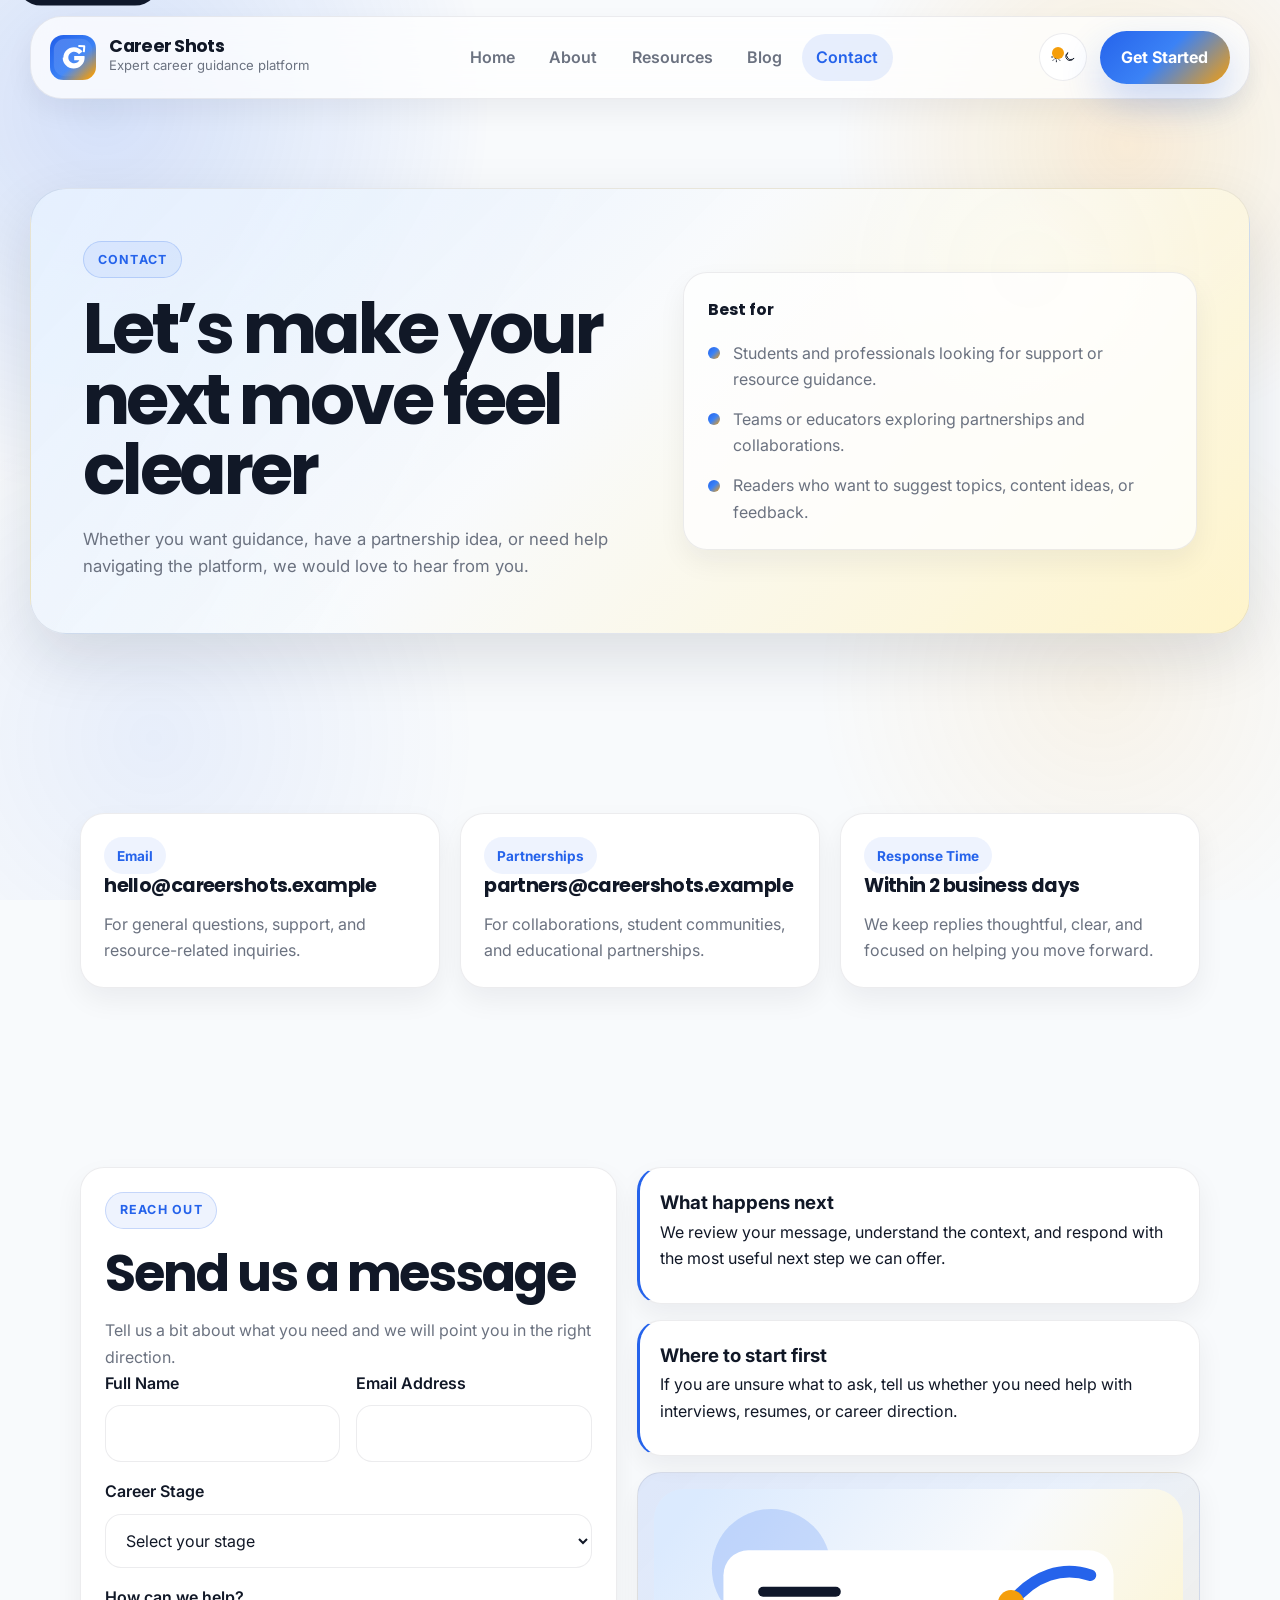
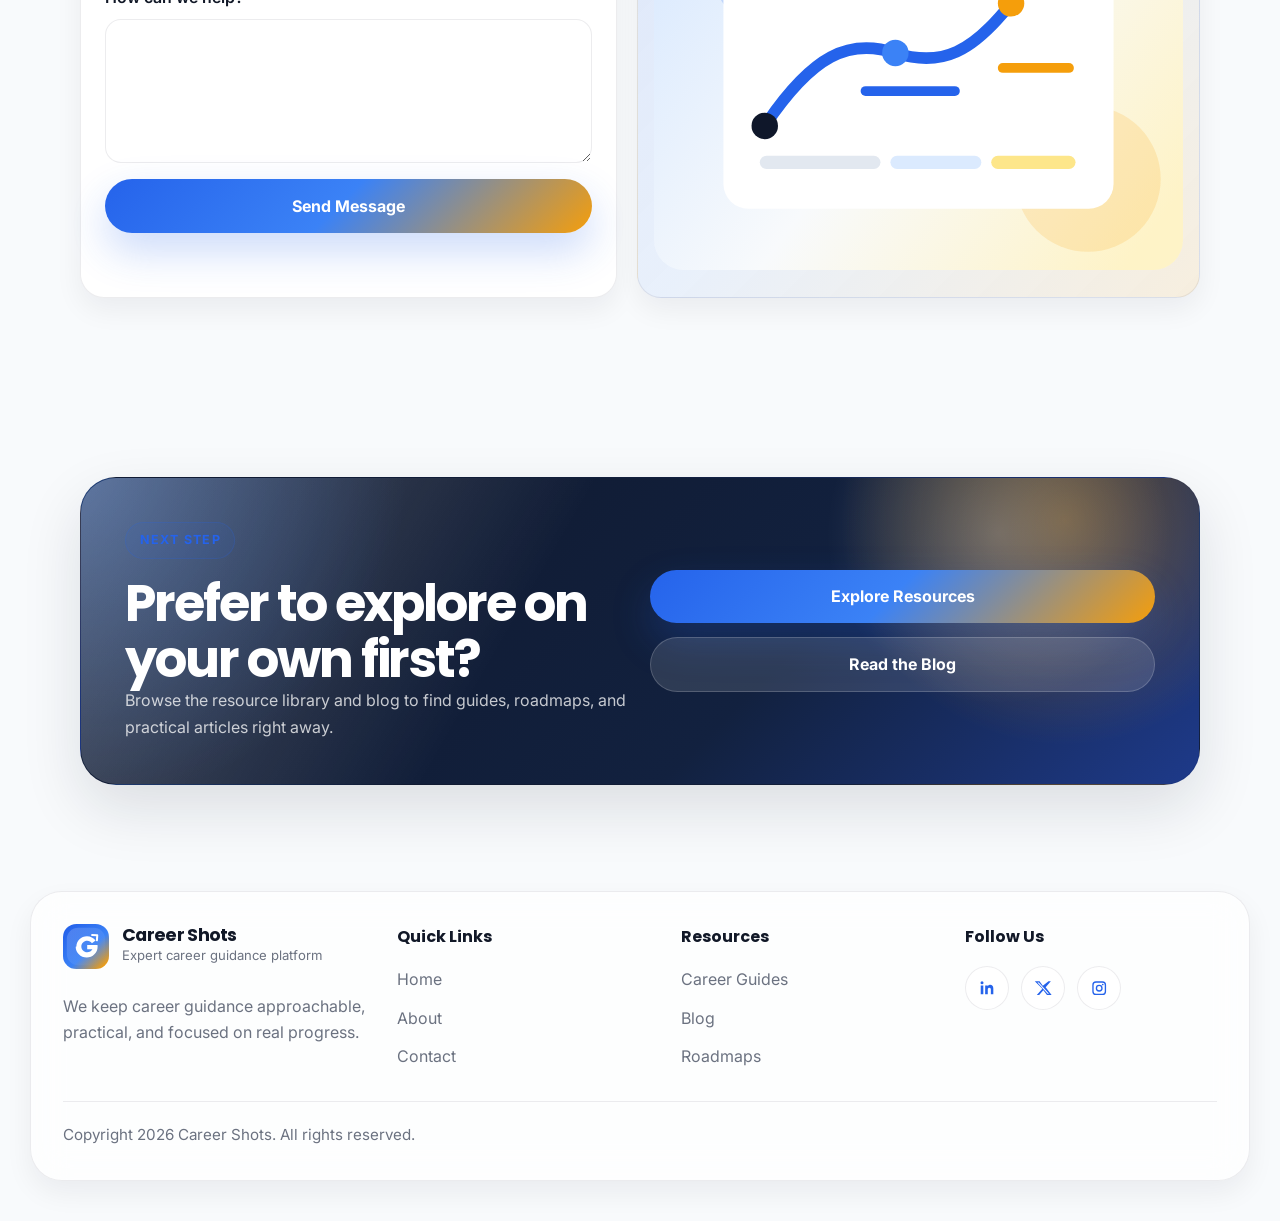
==== contact.html @ ab9d7715 "CareerShots Initial Commit" ====
<!DOCTYPE html>
<html lang="en">
  <head>
    <meta charset="UTF-8">
    <meta name="viewport" content="width=device-width, initial-scale=1.0">
    <title>Contact Career Shots | Start Your Career Growth Journey</title>
    <meta
      name="description"
      content="Get in touch with Career Shots for career guidance, resource questions, partnerships, or support."
    >
    <meta name="theme-color" content="#0f172a">
    <meta property="og:type" content="website">
    <meta property="og:title" content="Contact Career Shots | Start Your Career Growth Journey">
    <meta
      property="og:description"
      content="Reach out to Career Shots for career guidance, partnerships, or resource support."
    >
    <meta property="og:url" content="https://careershots.example/contact.html">
    <meta property="og:image" content="https://careershots.example/assets/images/og-cover.svg">
    <meta name="twitter:card" content="summary_large_image">
    <link rel="canonical" href="https://careershots.example/contact.html">
    <link rel="icon" type="image/svg+xml" href="./assets/icons/favicon.svg">
    <link rel="preconnect" href="https://fonts.googleapis.com">
    <link rel="preconnect" href="https://fonts.gstatic.com" crossorigin>
    <link
      href="https://fonts.googleapis.com/css2?family=Inter:wght@400;500;600;700;800&family=Poppins:wght@500;600;700;800&display=swap"
      rel="stylesheet"
    >
    <link rel="stylesheet" href="./assets/css/variables.css">
    <link rel="stylesheet" href="./assets/css/utilities.css">
    <link rel="stylesheet" href="./assets/css/style.css">
    <link rel="stylesheet" href="./assets/css/responsive.css">
    <script src="./assets/js/theme.js" defer></script>
    <script src="./assets/js/navbar.js" defer></script>
    <script src="./assets/js/animations.js" defer></script>
    <script src="./assets/js/main.js" defer></script>
  </head>
  <body class="page page-contact">
    <a class="skip-link" href="#main-content">Skip to content</a>

    <header class="site-header">
      <div class="container-wide">
        <div class="nav-shell">
          <a class="brand" href="./index.html" aria-label="Career Shots home">
            <img class="brand__logo" src="./assets/icons/logo-mark.svg" alt="" width="88" height="88">
            <span class="brand__copy">
              <span class="brand__name">Career Shots</span>
              <span class="brand__tag">Expert career guidance platform</span>
            </span>
          </a>
          <button
            class="nav-toggle"
            type="button"
            aria-expanded="false"
            aria-controls="primary-navigation"
            aria-label="Open navigation"
          >
            <span class="nav-toggle__line"></span>
            <span class="nav-toggle__line"></span>
            <span class="nav-toggle__line"></span>
          </button>
          <div class="nav-menu" id="primary-navigation">
            <nav class="nav-links" aria-label="Primary navigation">
              <a class="nav-link" href="./index.html">Home</a>
              <a class="nav-link" href="./about.html">About</a>
              <a class="nav-link" href="./resources.html">Resources</a>
              <a class="nav-link" href="./blog.html">Blog</a>
              <a class="nav-link" href="./contact.html">Contact</a>
            </nav>
            <div class="nav-actions">
              <button class="theme-toggle" type="button" aria-label="Switch to dark mode" aria-pressed="false">
                <span class="theme-toggle__track">
                  <svg class="theme-toggle__icon" viewBox="0 0 24 24" aria-hidden="true">
                    <path d="M12 3v2.2M12 18.8V21M3 12h2.2M18.8 12H21M5.6 5.6l1.5 1.5M16.9 16.9l1.5 1.5M5.6 18.4l1.5-1.5M16.9 7.1l1.5-1.5"></path>
                    <circle cx="12" cy="12" r="3.6"></circle>
                  </svg>
                  <span class="theme-toggle__thumb"></span>
                  <svg class="theme-toggle__icon" viewBox="0 0 24 24" aria-hidden="true">
                    <path d="M20.2 14.7A8 8 0 1 1 9.3 3.8a6.3 6.3 0 0 0 10.9 10.9Z"></path>
                  </svg>
                </span>
              </button>
              <a class="btn btn-primary header-cta" href="./contact.html#contact-form">Get Started</a>
            </div>
          </div>
        </div>
      </div>
    </header>

    <main id="main-content" class="site-main">
      <!-- Page Hero -->
      <section class="section page-hero">
        <div class="container-wide">
          <div class="page-hero__shell">
            <div class="page-hero__grid">
              <div class="page-hero__copy" data-animate>
                <span class="section-eyebrow page-hero__eyebrow">Contact</span>
                <h1 class="page-hero__title">Let’s make your next move feel clearer</h1>
                <p>
                  Whether you want guidance, have a partnership idea, or need help navigating the platform, we would
                  love to hear from you.
                </p>
              </div>

              <div class="page-hero__panel" data-animate>
                <h2 class="footer-heading">Best for</h2>
                <ul class="bullet-list">
                  <li>Students and professionals looking for support or resource guidance.</li>
                  <li>Teams or educators exploring partnerships and collaborations.</li>
                  <li>Readers who want to suggest topics, content ideas, or feedback.</li>
                </ul>
              </div>
            </div>
          </div>
        </div>
      </section>

      <!-- Contact Points -->
      <section class="section">
        <div class="container">
          <div class="contact-points">
            <article class="contact-card" data-animate>
              <span class="article-tag">Email</span>
              <h3>hello@careershots.example</h3>
              <p>For general questions, support, and resource-related inquiries.</p>
            </article>
            <article class="contact-card" data-animate>
              <span class="article-tag">Partnerships</span>
              <h3>partners@careershots.example</h3>
              <p>For collaborations, student communities, and educational partnerships.</p>
            </article>
            <article class="contact-card" data-animate>
              <span class="article-tag">Response Time</span>
              <h3>Within 2 business days</h3>
              <p>We keep replies thoughtful, clear, and focused on helping you move forward.</p>
            </article>
          </div>
        </div>
      </section>

      <!-- Form -->
      <section class="section">
        <div class="container">
          <div class="contact-layout">
            <div class="surface-card surface-card--padded" data-animate id="contact-form">
              <span class="section-eyebrow">Reach Out</span>
              <h2 class="section-title">Send us a message</h2>
              <p class="section-description">
                Tell us a bit about what you need and we will point you in the right direction.
              </p>

              <form class="contact-form" data-demo-form="contact">
                <div class="contact-form__grid">
                  <div class="form-field">
                    <label for="contact-name">Full Name</label>
                    <input class="input-control" id="contact-name" name="name" type="text" required>
                  </div>
                  <div class="form-field">
                    <label for="contact-email">Email Address</label>
                    <input class="input-control" id="contact-email" name="email" type="email" required>
                  </div>
                </div>
                <div class="form-field">
                  <label for="contact-stage">Career Stage</label>
                  <select class="select-control" id="contact-stage" name="stage" required>
                    <option value="">Select your stage</option>
                    <option>Student</option>
                    <option>Early Career</option>
                    <option>Career Switcher</option>
                    <option>Experienced Professional</option>
                  </select>
                </div>
                <div class="form-field">
                  <label for="contact-message">How can we help?</label>
                  <textarea class="textarea-control" id="contact-message" name="message" required></textarea>
                </div>
                <button class="btn btn-primary" type="submit">Send Message</button>
                <p class="form-status" data-form-status></p>
              </form>
            </div>

            <div class="info-stack" data-animate>
              <article class="timeline-card surface-card">
                <h3>What happens next</h3>
                <p>We review your message, understand the context, and respond with the most useful next step we can offer.</p>
              </article>
              <article class="timeline-card surface-card">
                <h3>Where to start first</h3>
                <p>If you are unsure what to ask, tell us whether you need help with interviews, resumes, or career direction.</p>
              </article>
              <article class="map-card">
                <img
                  src="./assets/images/about-journey.svg"
                  alt="Illustration representing guided career support."
                  width="640"
                  height="460"
                  loading="lazy"
                  decoding="async"
                >
              </article>
            </div>
          </div>
        </div>
      </section>

      <!-- CTA -->
      <section class="section">
        <div class="container">
          <div class="cta-panel">
            <div class="cta-grid">
              <div data-animate>
                <span class="section-eyebrow">Next Step</span>
                <h2 class="section-title">Prefer to explore on your own first?</h2>
                <p>Browse the resource library and blog to find guides, roadmaps, and practical articles right away.</p>
              </div>
              <div class="cta-actions" data-animate>
                <a class="btn btn-primary" href="./resources.html">Explore Resources</a>
                <a class="btn btn-secondary" href="./blog.html">Read the Blog</a>
              </div>
            </div>
          </div>
        </div>
      </section>
    </main>

    <footer class="site-footer">
      <div class="container-wide">
        <div class="footer-shell">
          <div class="footer-grid">
            <div class="footer-brand">
              <a class="brand" href="./index.html" aria-label="Career Shots home">
                <img class="brand__logo" src="./assets/icons/logo-mark.svg" alt="" width="88" height="88">
                <span class="brand__copy">
                  <span class="brand__name">Career Shots</span>
                  <span class="brand__tag">Expert career guidance platform</span>
                </span>
              </a>
              <p>We keep career guidance approachable, practical, and focused on real progress.</p>
            </div>
            <div>
              <h2 class="footer-heading">Quick Links</h2>
              <div class="footer-list">
                <a href="./index.html">Home</a>
                <a href="./about.html">About</a>
                <a href="./contact.html">Contact</a>
              </div>
            </div>
            <div>
              <h2 class="footer-heading">Resources</h2>
              <div class="footer-list">
                <a href="./resources.html">Career Guides</a>
                <a href="./blog.html">Blog</a>
                <a href="./resources.html">Roadmaps</a>
              </div>
            </div>
            <div>
              <h2 class="footer-heading">Follow Us</h2>
              <div class="social-links">
                <a class="social-link" href="https://www.linkedin.com" aria-label="LinkedIn">
                  <svg viewBox="0 0 24 24" aria-hidden="true">
                    <path d="M6.94 8.5H3.56V20h3.38ZM5.25 3a1.97 1.97 0 1 0 0 3.94A1.97 1.97 0 0 0 5.25 3ZM20 12.4c0-3.26-1.74-4.78-4.06-4.78a3.52 3.52 0 0 0-3.18 1.75V8.5H9.38c.04.57 0 11.5 0 11.5h3.38v-6.42c0-.34.02-.67.13-.91.27-.67.9-1.36 1.95-1.36 1.38 0 1.93 1.03 1.93 2.55V20H20Z"></path>
                  </svg>
                </a>
                <a class="social-link" href="https://www.x.com" aria-label="X">
                  <svg viewBox="0 0 24 24" aria-hidden="true">
                    <path d="M18.9 3H22l-6.78 7.75L23 21h-6.07l-4.75-6.21L6.75 21H3.64l7.26-8.3L1 3h6.22l4.3 5.71Zm-1.07 16.2h1.72L6.3 4.71H4.46Z"></path>
                  </svg>
                </a>
                <a class="social-link" href="https://www.instagram.com" aria-label="Instagram">
                  <svg viewBox="0 0 24 24" aria-hidden="true">
                    <path d="M7.75 3h8.5A4.75 4.75 0 0 1 21 7.75v8.5A4.75 4.75 0 0 1 16.25 21h-8.5A4.75 4.75 0 0 1 3 16.25v-8.5A4.75 4.75 0 0 1 7.75 3Zm0 1.75A3 3 0 0 0 4.75 7.75v8.5a3 3 0 0 0 3 3h8.5a3 3 0 0 0 3-3v-8.5a3 3 0 0 0-3-3Zm8.88 1.31a1.12 1.12 0 1 1-1.12 1.12 1.12 1.12 0 0 1 1.12-1.12ZM12 7.5A4.5 4.5 0 1 1 7.5 12 4.5 4.5 0 0 1 12 7.5Zm0 1.75A2.75 2.75 0 1 0 14.75 12 2.75 2.75 0 0 0 12 9.25Z"></path>
                  </svg>
                </a>
              </div>
            </div>
          </div>
          <div class="footer-bottom">Copyright <span data-current-year></span> Career Shots. All rights reserved.</div>
        </div>
      </div>
    </footer>
  </body>
</html>
---- assets/css/variables.css ----
/* Theme Tokens */
:root {
  --color-primary: #2563eb;
  --color-secondary: #3b82f6;
  --color-accent: #f59e0b;
  --color-bg: #f8fafc;
  --color-dark: #0f172a;
  --color-text: #111827;
  --color-muted: #6b7280;
  --color-surface: rgba(255, 255, 255, 0.74);
  --color-surface-strong: #ffffff;
  --color-surface-muted: #eff6ff;
  --color-border: rgba(15, 23, 42, 0.08);
  --color-border-strong: rgba(37, 99, 235, 0.2);
  --color-shadow: rgba(15, 23, 42, 0.12);
  --color-shadow-strong: rgba(37, 99, 235, 0.18);
  --font-body: "Inter", sans-serif;
  --font-heading: "Poppins", sans-serif;
  --radius-sm: 0.75rem;
  --radius-md: 1rem;
  --radius-lg: 1.5rem;
  --radius-xl: 2rem;
  --radius-pill: 999px;
  --shadow-sm: 0 12px 28px rgba(15, 23, 42, 0.06);
  --shadow-md: 0 24px 60px var(--color-shadow);
  --shadow-lg: 0 30px 90px var(--color-shadow-strong);
  --container: min(1120px, calc(100% - 2rem));
  --container-wide: min(1220px, calc(100% - 2rem));
  --section-space: clamp(4.5rem, 7vw, 7rem);
  --nav-height: 5rem;
  --max-copy: 40rem;
  --ease-standard: cubic-bezier(0.22, 1, 0.36, 1);
  --transition-fast: 180ms var(--ease-standard);
  --transition-base: 280ms var(--ease-standard);
  --transition-slow: 520ms var(--ease-standard);
  --gradient-hero:
    linear-gradient(135deg, rgba(219, 234, 254, 0.95) 0%, rgba(248, 250, 252, 0.92) 45%, rgba(254, 243, 199, 0.92) 100%);
  --gradient-card:
    linear-gradient(135deg, rgba(37, 99, 235, 0.12), rgba(59, 130, 246, 0.08) 45%, rgba(245, 158, 11, 0.12));
  --gradient-accent:
    linear-gradient(135deg, rgba(37, 99, 235, 1) 0%, rgba(59, 130, 246, 1) 48%, rgba(245, 158, 11, 1) 100%);
  --hero-glow:
    radial-gradient(circle at 8% 12%, rgba(37, 99, 235, 0.18), transparent 28%),
    radial-gradient(circle at 88% 16%, rgba(245, 158, 11, 0.16), transparent 22%);
}

html[data-theme="dark"] {
  --color-bg: #08101e;
  --color-dark: #020817;
  --color-text: #e5eefb;
  --color-muted: #94a3b8;
  --color-surface: rgba(15, 23, 42, 0.74);
  --color-surface-strong: #0f172a;
  --color-surface-muted: rgba(30, 41, 59, 0.9);
  --color-border: rgba(148, 163, 184, 0.18);
  --color-border-strong: rgba(96, 165, 250, 0.22);
  --color-shadow: rgba(2, 6, 23, 0.42);
  --color-shadow-strong: rgba(2, 6, 23, 0.52);
  --shadow-sm: 0 14px 34px rgba(2, 6, 23, 0.28);
  --shadow-md: 0 26px 70px rgba(2, 6, 23, 0.38);
  --shadow-lg: 0 34px 110px rgba(2, 6, 23, 0.52);
  --gradient-hero:
    linear-gradient(135deg, rgba(30, 41, 59, 0.94) 0%, rgba(15, 23, 42, 0.96) 52%, rgba(69, 26, 3, 0.45) 100%);
  --gradient-card:
    linear-gradient(135deg, rgba(37, 99, 235, 0.18), rgba(15, 23, 42, 0.18) 50%, rgba(245, 158, 11, 0.14));
  --hero-glow:
    radial-gradient(circle at 12% 12%, rgba(37, 99, 235, 0.18), transparent 26%),
    radial-gradient(circle at 88% 18%, rgba(245, 158, 11, 0.12), transparent 22%);
}

@media (prefers-reduced-motion: reduce) {
  :root {
    --transition-fast: 0ms linear;
    --transition-base: 0ms linear;
    --transition-slow: 0ms linear;
  }
}
---- assets/css/utilities.css ----
/* Reset */
*,
*::before,
*::after {
  box-sizing: border-box;
}

html {
  scroll-behavior: smooth;
}

body,
h1,
h2,
h3,
h4,
p,
figure,
blockquote,
dl,
dd {
  margin: 0;
}

body {
  min-height: 100vh;
  font-family: var(--font-body);
  background: var(--color-bg);
  color: var(--color-text);
  line-height: 1.65;
  text-rendering: optimizeLegibility;
}

img,
svg {
  display: block;
  max-width: 100%;
}

img {
  height: auto;
}

input,
textarea,
select,
button {
  font: inherit;
  color: inherit;
}

button {
  padding: 0;
  border: 0;
  background: none;
  cursor: pointer;
}

a {
  color: inherit;
  text-decoration: none;
}

ul[role="list"],
ol[role="list"] {
  list-style: none;
  padding: 0;
}

main {
  display: block;
}

::selection {
  background: rgba(37, 99, 235, 0.18);
}

:focus-visible {
  outline: 3px solid rgba(37, 99, 235, 0.28);
  outline-offset: 3px;
}

/* Layout */
.site-main {
  position: relative;
  z-index: 1;
  overflow: clip;
}

.container {
  width: var(--container);
  margin-inline: auto;
}

.container-wide {
  width: var(--container-wide);
  margin-inline: auto;
}

.section {
  position: relative;
  padding-block: var(--section-space);
}

.section-anchor {
  scroll-margin-top: calc(var(--nav-height) + 2rem);
}

.grid {
  display: grid;
  gap: 1.25rem;
}

.stack {
  display: grid;
  gap: 1rem;
}

.cluster {
  display: flex;
  flex-wrap: wrap;
  gap: 0.85rem;
}

.surface-card {
  border: 1px solid var(--color-border);
  border-radius: var(--radius-lg);
  background: var(--color-surface-strong);
  box-shadow: var(--shadow-sm);
}

.surface-card--padded {
  padding: 1.5rem;
}

.section-header {
  max-width: 42rem;
  margin: 0 auto 3rem;
  text-align: center;
}

.section-header--left {
  margin-inline: 0;
  text-align: left;
}

.section-eyebrow {
  display: inline-flex;
  align-items: center;
  gap: 0.5rem;
  margin-bottom: 1rem;
  padding: 0.45rem 0.85rem;
  border-radius: var(--radius-pill);
  border: 1px solid var(--color-border-strong);
  background: rgba(37, 99, 235, 0.08);
  color: var(--color-primary);
  font-size: 0.78rem;
  font-weight: 700;
  letter-spacing: 0.1em;
  text-transform: uppercase;
}

.section-title {
  font-family: var(--font-heading);
  font-size: clamp(2rem, 4vw, 3.25rem);
  line-height: 1.1;
  letter-spacing: -0.04em;
}

.section-description {
  margin-top: 1rem;
  color: var(--color-muted);
  font-size: 1rem;
}

.text-muted {
  color: var(--color-muted);
}

.badge {
  display: inline-flex;
  align-items: center;
  gap: 0.6rem;
  width: fit-content;
  padding: 0.55rem 0.95rem;
  border-radius: var(--radius-pill);
  background: rgba(15, 23, 42, 0.04);
  border: 1px solid var(--color-border);
  color: var(--color-dark);
  font-weight: 600;
}

html[data-theme="dark"] .badge {
  color: var(--color-text);
}

.pill {
  display: inline-flex;
  align-items: center;
  gap: 0.5rem;
  padding: 0.55rem 0.9rem;
  border-radius: var(--radius-pill);
  background: var(--color-surface-strong);
  border: 1px solid var(--color-border);
  box-shadow: var(--shadow-sm);
  color: var(--color-muted);
  font-size: 0.95rem;
  font-weight: 500;
}

.btn {
  display: inline-flex;
  align-items: center;
  justify-content: center;
  gap: 0.65rem;
  min-height: 3.35rem;
  padding: 0.85rem 1.35rem;
  border-radius: var(--radius-pill);
  font-weight: 700;
  transition:
    transform var(--transition-base),
    box-shadow var(--transition-base),
    background-color var(--transition-fast),
    border-color var(--transition-fast),
    color var(--transition-fast);
}

.btn:hover {
  transform: translateY(-2px);
  box-shadow: var(--shadow-md);
}

.btn-primary {
  background: var(--gradient-accent);
  color: #ffffff;
  box-shadow: 0 18px 42px rgba(37, 99, 235, 0.24);
}

.btn-secondary {
  background: var(--color-surface-strong);
  border: 1px solid var(--color-border);
}

.btn-ghost {
  color: var(--color-primary);
}

.btn-ghost:hover {
  color: var(--color-secondary);
}

.link-arrow {
  display: inline-flex;
  align-items: center;
  gap: 0.45rem;
  color: var(--color-primary);
  font-weight: 700;
}

.link-arrow::after {
  content: "->";
  transition: transform var(--transition-base);
}

.link-arrow:hover::after {
  transform: translateX(0.2rem);
}

.visually-hidden,
.sr-only {
  position: absolute;
  width: 1px;
  height: 1px;
  padding: 0;
  margin: -1px;
  overflow: hidden;
  clip: rect(0, 0, 0, 0);
  white-space: nowrap;
  border: 0;
}

.skip-link {
  position: absolute;
  top: 1rem;
  left: 1rem;
  z-index: 100;
  padding: 0.75rem 1rem;
  border-radius: var(--radius-pill);
  background: var(--color-dark);
  color: #ffffff;
  transform: translateY(-120%);
  transition: transform var(--transition-base);
}

.skip-link:focus {
  transform: translateY(0);
}

.input-control,
.select-control,
.textarea-control {
  width: 100%;
  min-height: 3.4rem;
  padding: 0.9rem 1rem;
  border: 1px solid var(--color-border);
  border-radius: var(--radius-md);
  background: var(--color-surface-strong);
  transition:
    border-color var(--transition-fast),
    box-shadow var(--transition-fast),
    background-color var(--transition-fast);
}

.textarea-control {
  min-height: 9rem;
  resize: vertical;
}

.input-control:focus,
.select-control:focus,
.textarea-control:focus {
  border-color: rgba(37, 99, 235, 0.42);
  box-shadow: 0 0 0 4px rgba(37, 99, 235, 0.12);
  outline: none;
}

.form-status {
  min-height: 1.5rem;
  font-size: 0.95rem;
  color: var(--color-muted);
}

.form-status[data-state="success"] {
  color: #15803d;
}

html[data-theme="dark"] .form-status[data-state="success"] {
  color: #86efac;
}

[data-animate] {
  opacity: 0;
  transform: translateY(24px) scale(0.985);
  transition:
    opacity 700ms var(--ease-standard),
    transform 700ms var(--ease-standard);
  transition-delay: var(--delay, 0ms);
}

[data-animate].is-visible {
  opacity: 1;
  transform: translateY(0) scale(1);
}
---- assets/css/style.css ----
/* Ambient Background */
body {
  position: relative;
}

body::before,
body::after {
  position: fixed;
  inset: 0;
  content: "";
  pointer-events: none;
  z-index: 0;
}

body::before {
  background: var(--hero-glow);
  opacity: 0.95;
}

body::after {
  background:
    radial-gradient(circle at 12% 82%, rgba(37, 99, 235, 0.08), transparent 24%),
    radial-gradient(circle at 86% 76%, rgba(245, 158, 11, 0.08), transparent 22%);
}

/* Header */
.site-header {
  position: sticky;
  top: 0;
  z-index: 50;
  padding-top: 1rem;
}

.nav-shell {
  position: relative;
  display: flex;
  align-items: center;
  justify-content: space-between;
  gap: 1rem;
  min-height: var(--nav-height);
  padding: 0.85rem 1rem;
  border: 1px solid var(--color-border);
  border-radius: var(--radius-xl);
  background: var(--color-surface);
  box-shadow: var(--shadow-sm);
  backdrop-filter: blur(18px);
  transition:
    transform var(--transition-base),
    background-color var(--transition-fast),
    border-color var(--transition-fast),
    box-shadow var(--transition-base);
}

.site-header.is-scrolled .nav-shell {
  background: rgba(255, 255, 255, 0.9);
  box-shadow: var(--shadow-md);
}

html[data-theme="dark"] .site-header.is-scrolled .nav-shell {
  background: rgba(15, 23, 42, 0.92);
}

.brand {
  display: inline-flex;
  align-items: center;
  gap: 0.85rem;
  min-width: 0;
}

.brand__logo {
  width: 2.85rem;
  height: 2.85rem;
  flex-shrink: 0;
}

.brand__copy {
  display: grid;
}

.brand__name {
  font-family: var(--font-heading);
  font-size: 1.1rem;
  font-weight: 700;
  line-height: 1;
  letter-spacing: -0.04em;
}

.brand__tag {
  display: none;
  color: var(--color-muted);
  font-size: 0.82rem;
}

.nav-toggle {
  display: inline-flex;
  flex-direction: column;
  gap: 0.28rem;
  align-items: center;
  justify-content: center;
  width: 2.9rem;
  height: 2.9rem;
  border-radius: 50%;
  border: 1px solid var(--color-border);
  background: var(--color-surface-strong);
  flex-shrink: 0;
  transition: transform var(--transition-base), box-shadow var(--transition-base);
}

.nav-toggle:hover {
  transform: translateY(-1px);
  box-shadow: var(--shadow-sm);
}

.nav-toggle__line {
  width: 1.15rem;
  height: 2px;
  border-radius: 999px;
  background: var(--color-text);
  transition: transform var(--transition-base), opacity var(--transition-fast);
}

.nav-toggle[aria-expanded="true"] .nav-toggle__line:nth-child(1) {
  transform: translateY(6px) rotate(45deg);
}

.nav-toggle[aria-expanded="true"] .nav-toggle__line:nth-child(2) {
  opacity: 0;
}

.nav-toggle[aria-expanded="true"] .nav-toggle__line:nth-child(3) {
  transform: translateY(-6px) rotate(-45deg);
}

.nav-menu {
  position: absolute;
  top: calc(100% + 0.75rem);
  left: 0;
  right: 0;
  display: grid;
  gap: 1rem;
  padding: 1rem;
  border: 1px solid var(--color-border);
  border-radius: var(--radius-lg);
  background: var(--color-surface-strong);
  box-shadow: var(--shadow-md);
  opacity: 0;
  visibility: hidden;
  pointer-events: none;
  transform: translateY(-0.65rem);
  transition:
    opacity var(--transition-base),
    transform var(--transition-base),
    visibility var(--transition-base);
}

.nav-menu.is-open {
  opacity: 1;
  visibility: visible;
  pointer-events: auto;
  transform: translateY(0);
}

.nav-links,
.nav-actions {
  display: grid;
  gap: 0.75rem;
}

.nav-link {
  display: inline-flex;
  align-items: center;
  min-height: 2.9rem;
  padding: 0.65rem 0.9rem;
  border-radius: var(--radius-pill);
  color: var(--color-muted);
  font-weight: 600;
  transition:
    background-color var(--transition-fast),
    color var(--transition-fast),
    transform var(--transition-fast);
}

.nav-link:hover,
.nav-link.active {
  background: rgba(37, 99, 235, 0.1);
  color: var(--color-primary);
}

.theme-toggle {
  display: inline-flex;
  align-items: center;
  justify-content: center;
  width: 3rem;
  height: 3rem;
  border-radius: 50%;
  border: 1px solid var(--color-border);
  background: var(--color-surface-strong);
  transition:
    transform var(--transition-base),
    box-shadow var(--transition-base),
    border-color var(--transition-fast);
}

.theme-toggle:hover {
  transform: translateY(-2px);
  box-shadow: var(--shadow-sm);
}

.theme-toggle__track {
  position: relative;
  display: inline-flex;
  align-items: center;
  justify-content: space-between;
  width: 1.6rem;
  height: 1.6rem;
}

.theme-toggle__icon {
  width: 1rem;
  height: 1rem;
  fill: none;
  stroke: currentColor;
  stroke-width: 1.75;
  stroke-linecap: round;
  stroke-linejoin: round;
}

.theme-toggle__thumb {
  position: absolute;
  inset: 0.12rem auto auto 0.1rem;
  width: 0.75rem;
  height: 0.75rem;
  border-radius: 50%;
  background: var(--color-accent);
  transition: transform var(--transition-base);
}

html[data-theme="dark"] .theme-toggle__thumb {
  transform: translateX(0.7rem);
}

.header-cta {
  width: 100%;
}

body.menu-open {
  overflow: hidden;
}

/* Hero */
.hero {
  padding-top: 2rem;
}

.hero-shell,
.page-hero__shell {
  position: relative;
  overflow: hidden;
  border: 1px solid var(--color-border);
  border-radius: 2rem;
  background: var(--gradient-hero);
  box-shadow: var(--shadow-md);
}

.hero-shell::before,
.page-hero__shell::before,
.cta-panel::before,
.newsletter-panel::before {
  position: absolute;
  inset: 0;
  content: "";
  background:
    linear-gradient(120deg, rgba(255, 255, 255, 0.28), transparent 40%),
    radial-gradient(circle at 82% 18%, rgba(255, 255, 255, 0.22), transparent 18%);
  pointer-events: none;
}

.hero-grid,
.page-hero__grid {
  position: relative;
  z-index: 1;
  display: grid;
  gap: 2rem;
  align-items: center;
  padding: clamp(1.5rem, 5vw, 3.25rem);
}

.hero-copy {
  max-width: var(--max-copy);
}

.hero-title {
  font-family: var(--font-heading);
  font-size: clamp(2.65rem, 8vw, 5rem);
  line-height: 0.98;
  letter-spacing: -0.05em;
}

.hero-subtitle,
.page-hero__copy p {
  margin-top: 1.25rem;
  color: var(--color-muted);
  font-size: 1.05rem;
}

.hero-actions {
  display: flex;
  flex-direction: column;
  gap: 0.85rem;
  margin-top: 1.75rem;
}

.hero-proof {
  margin-top: 1.5rem;
}

.hero-proof .pill {
  background: rgba(255, 255, 255, 0.72);
}

html[data-theme="dark"] .hero-proof .pill {
  background: rgba(15, 23, 42, 0.72);
}

.hero-panel {
  display: grid;
  gap: 0.85rem;
  margin-top: 1.5rem;
  padding: 1.25rem;
  border: 1px solid var(--color-border);
  border-radius: var(--radius-lg);
  background: rgba(255, 255, 255, 0.76);
  box-shadow: var(--shadow-sm);
}

html[data-theme="dark"] .hero-panel {
  background: rgba(15, 23, 42, 0.76);
}

.hero-panel__row {
  display: flex;
  align-items: center;
  justify-content: space-between;
  gap: 1rem;
}

.hero-panel__metric {
  display: inline-flex;
  flex-direction: column;
  gap: 0.2rem;
}

.hero-panel__metric strong {
  font-family: var(--font-heading);
  font-size: 1.2rem;
  line-height: 1;
}

.hero-visual {
  position: relative;
  display: grid;
  gap: 1rem;
  align-items: center;
}

.hero-illustration {
  width: 100%;
  border-radius: 1.5rem;
  border: 1px solid rgba(255, 255, 255, 0.35);
  box-shadow: var(--shadow-lg);
}

.hero-spotlight {
  width: min(15rem, 75%);
  padding: 1rem;
  border: 1px solid var(--color-border);
  border-radius: var(--radius-lg);
  background: rgba(255, 255, 255, 0.82);
  box-shadow: var(--shadow-sm);
}

html[data-theme="dark"] .hero-spotlight {
  background: rgba(15, 23, 42, 0.82);
}

.hero-spotlight strong {
  display: block;
  margin-bottom: 0.35rem;
  font-size: 0.98rem;
}

.hero-spotlight span {
  color: var(--color-muted);
  font-size: 0.9rem;
}

.hero-spotlight--top {
  justify-self: flex-start;
}

.hero-spotlight--bottom {
  justify-self: flex-end;
}

/* Cards */
.card-grid {
  display: grid;
  gap: 1.25rem;
}

.feature-card,
.advantage-card,
.resource-card,
.testimonial-card,
.article-card,
.contact-card,
.process-card,
.path-card,
.info-card,
.faq-item {
  height: 100%;
  padding: 1.45rem;
  border: 1px solid var(--color-border);
  border-radius: var(--radius-lg);
  background: var(--color-surface-strong);
  box-shadow: var(--shadow-sm);
  transition:
    transform var(--transition-base),
    box-shadow var(--transition-base),
    border-color var(--transition-fast);
}

.feature-card:hover,
.advantage-card:hover,
.resource-card:hover,
.testimonial-card:hover,
.article-card:hover,
.contact-card:hover,
.process-card:hover,
.path-card:hover,
.info-card:hover {
  transform: translateY(-5px);
  box-shadow: var(--shadow-md);
  border-color: var(--color-border-strong);
}

.feature-icon,
.card-icon {
  display: inline-grid;
  place-items: center;
  width: 3.1rem;
  height: 3.1rem;
  margin-bottom: 1.2rem;
  border-radius: 1rem;
  background: var(--gradient-card);
  color: var(--color-primary);
}

.feature-icon svg,
.card-icon svg {
  width: 1.45rem;
  height: 1.45rem;
  fill: none;
  stroke: currentColor;
  stroke-width: 1.85;
  stroke-linecap: round;
  stroke-linejoin: round;
}

.feature-card h3,
.advantage-card h3,
.resource-card h3,
.testimonial-card h3,
.article-card h3,
.contact-card h3,
.process-card h3,
.path-card h3,
.info-card h3,
.faq-question {
  font-family: var(--font-heading);
  font-size: 1.2rem;
  line-height: 1.2;
  letter-spacing: -0.03em;
}

.feature-card p,
.advantage-card p,
.resource-card p,
.testimonial-card p,
.article-card p,
.contact-card p,
.process-card p,
.path-card p,
.info-card p {
  margin-top: 0.85rem;
  color: var(--color-muted);
}

/* Stats */
.stats-shell {
  display: grid;
  gap: 1rem;
}

.stat-card {
  position: relative;
  padding: 1.45rem;
  border: 1px solid var(--color-border);
  border-radius: var(--radius-lg);
  background: var(--color-surface-strong);
  box-shadow: var(--shadow-sm);
  overflow: hidden;
}

.stat-card::after {
  position: absolute;
  inset: auto auto 0 0;
  width: 100%;
  height: 4px;
  content: "";
  background: var(--gradient-accent);
}

.stat-value {
  display: inline-flex;
  align-items: baseline;
  gap: 0.2rem;
  font-family: var(--font-heading);
  font-size: clamp(2rem, 5vw, 3rem);
  line-height: 1;
  letter-spacing: -0.06em;
}

.stat-label {
  margin-top: 0.7rem;
  color: var(--color-muted);
  font-weight: 600;
}

/* Resource Cards */
.resource-card {
  display: flex;
  flex-direction: column;
  overflow: hidden;
  padding: 0;
}

.resource-image {
  padding: 0.85rem;
  background: var(--gradient-card);
}

.resource-image img {
  width: 100%;
  border-radius: 1rem;
}

.resource-body {
  display: grid;
  gap: 0.9rem;
  padding: 1.45rem;
}

.resource-meta {
  display: flex;
  flex-wrap: wrap;
  gap: 0.6rem;
}

.resource-meta .pill {
  box-shadow: none;
  background: rgba(37, 99, 235, 0.08);
}

/* Testimonials */
.testimonial-card {
  display: grid;
  gap: 1rem;
}

.quote-mark {
  display: inline-flex;
  align-items: center;
  justify-content: center;
  width: 2.75rem;
  height: 2.75rem;
  border-radius: 50%;
  background: rgba(37, 99, 235, 0.1);
  color: var(--color-primary);
  font-family: var(--font-heading);
  font-size: 1.6rem;
}

.testimonial-copy {
  color: var(--color-text);
  font-size: 1rem;
}

.testimonial-profile {
  display: flex;
  align-items: center;
  gap: 0.85rem;
}

.avatar-chip {
  display: inline-grid;
  place-items: center;
  width: 3rem;
  height: 3rem;
  border-radius: 50%;
  background: var(--gradient-card);
  color: var(--color-primary);
  font-weight: 800;
}

.profile-meta strong {
  display: block;
  font-weight: 700;
}

.profile-meta span {
  color: var(--color-muted);
  font-size: 0.95rem;
}

/* FAQ */
.faq-shell {
  max-width: 52rem;
  margin-inline: auto;
}

.faq-list {
  display: grid;
  gap: 1rem;
}

.faq-item {
  padding: 0;
  overflow: hidden;
}

.faq-toggle {
  width: 100%;
  display: flex;
  align-items: flex-start;
  justify-content: space-between;
  gap: 1rem;
  padding: 1.25rem 1.35rem;
  text-align: left;
}

.faq-question {
  margin: 0;
}

.faq-icon {
  position: relative;
  width: 2rem;
  height: 2rem;
  flex-shrink: 0;
  border-radius: 50%;
  background: rgba(37, 99, 235, 0.08);
}

.faq-icon::before,
.faq-icon::after {
  position: absolute;
  top: 50%;
  left: 50%;
  width: 0.8rem;
  height: 2px;
  content: "";
  background: var(--color-primary);
  transform: translate(-50%, -50%);
  transition: transform var(--transition-base), opacity var(--transition-fast);
}

.faq-icon::after {
  transform: translate(-50%, -50%) rotate(90deg);
}

.faq-item.is-open .faq-icon::after {
  transform: translate(-50%, -50%) rotate(180deg);
  opacity: 0;
}

.faq-panel {
  padding: 0 1.35rem 1.35rem;
  color: var(--color-muted);
}

/* Newsletter and CTA */
.newsletter-panel,
.cta-panel {
  position: relative;
  overflow: hidden;
  padding: clamp(1.5rem, 4vw, 2.75rem);
  border-radius: 2rem;
  border: 1px solid var(--color-border);
  box-shadow: var(--shadow-md);
}

.newsletter-panel {
  background: var(--gradient-card);
}

.newsletter-grid,
.cta-grid {
  position: relative;
  z-index: 1;
  display: grid;
  gap: 1.25rem;
  align-items: center;
}

.newsletter-form {
  display: grid;
  gap: 0.9rem;
}

.newsletter-form__row {
  display: grid;
  gap: 0.85rem;
}

.cta-panel {
  color: #ffffff;
  background:
    radial-gradient(circle at top left, rgba(59, 130, 246, 0.4), transparent 28%),
    radial-gradient(circle at 88% 14%, rgba(245, 158, 11, 0.38), transparent 22%),
    linear-gradient(135deg, #0f172a 0%, #12213f 62%, #1e3a8a 100%);
}

.cta-panel p {
  color: rgba(255, 255, 255, 0.76);
}

.cta-actions {
  display: flex;
  flex-direction: column;
  gap: 0.85rem;
}

.cta-panel .btn-secondary {
  background: rgba(255, 255, 255, 0.12);
  border-color: rgba(255, 255, 255, 0.18);
  color: #ffffff;
}

/* Footer */
.site-footer {
  padding: 1rem 0 2.5rem;
}

.footer-shell {
  padding: 2rem;
  border: 1px solid var(--color-border);
  border-radius: 2rem;
  background: var(--color-surface);
  box-shadow: var(--shadow-sm);
  backdrop-filter: blur(18px);
}

.footer-grid {
  display: grid;
  gap: 2rem;
}

.footer-brand p {
  max-width: 24rem;
  margin-top: 1rem;
  color: var(--color-muted);
}

.footer-heading {
  margin-bottom: 1rem;
  font-family: var(--font-heading);
  font-size: 1rem;
}

.footer-list {
  display: grid;
  gap: 0.75rem;
}

.footer-list a {
  color: var(--color-muted);
  transition: color var(--transition-fast), transform var(--transition-fast);
}

.footer-list a:hover {
  color: var(--color-primary);
  transform: translateX(0.15rem);
}

.social-links {
  display: flex;
  flex-wrap: wrap;
  gap: 0.75rem;
}

.social-link {
  display: inline-grid;
  place-items: center;
  width: 2.75rem;
  height: 2.75rem;
  border-radius: 50%;
  border: 1px solid var(--color-border);
  background: var(--color-surface-strong);
  color: var(--color-primary);
  transition:
    transform var(--transition-base),
    box-shadow var(--transition-base),
    border-color var(--transition-fast);
}

.social-link svg {
  width: 1.15rem;
  height: 1.15rem;
  fill: currentColor;
}

.social-link:hover {
  transform: translateY(-2px);
  border-color: var(--color-border-strong);
  box-shadow: var(--shadow-sm);
}

.footer-bottom {
  margin-top: 2rem;
  padding-top: 1.25rem;
  border-top: 1px solid var(--color-border);
  color: var(--color-muted);
  font-size: 0.95rem;
}

/* Generic Page Hero */
.page-hero__eyebrow {
  margin-bottom: 1rem;
}

.page-hero__title {
  font-family: var(--font-heading);
  font-size: clamp(2.3rem, 7vw, 4.4rem);
  line-height: 1;
  letter-spacing: -0.05em;
}

.page-hero__panel {
  padding: 1.5rem;
  border: 1px solid var(--color-border);
  border-radius: var(--radius-lg);
  background: rgba(255, 255, 255, 0.78);
  box-shadow: var(--shadow-sm);
}

html[data-theme="dark"] .page-hero__panel {
  background: rgba(15, 23, 42, 0.78);
}

.bullet-list {
  display: grid;
  gap: 0.85rem;
  padding: 0;
  margin: 0;
  list-style: none;
}

.bullet-list li {
  display: flex;
  align-items: flex-start;
  gap: 0.8rem;
  color: var(--color-muted);
}

.bullet-list li::before {
  width: 0.75rem;
  height: 0.75rem;
  margin-top: 0.45rem;
  border-radius: 50%;
  content: "";
  background: var(--gradient-accent);
  flex-shrink: 0;
}

.metric-strip {
  display: grid;
  gap: 0.9rem;
  margin-top: 1.5rem;
}

.metric-chip {
  padding: 1rem;
  border-radius: var(--radius-md);
  border: 1px solid var(--color-border);
  background: var(--color-surface-strong);
}

.metric-chip strong {
  display: block;
  margin-bottom: 0.35rem;
  font-family: var(--font-heading);
  font-size: 1.25rem;
  letter-spacing: -0.04em;
}

/* Content Blocks */
.story-layout,
.contact-layout {
  display: grid;
  gap: 1.25rem;
}

.story-visual,
.map-card {
  padding: 1rem;
  border: 1px solid var(--color-border);
  border-radius: var(--radius-lg);
  background: var(--gradient-card);
  box-shadow: var(--shadow-sm);
}

.story-visual img,
.map-card img {
  width: 100%;
  border-radius: 1rem;
}

.process-grid,
.topics-grid,
.contact-points,
.resource-category-grid,
.article-grid,
.feature-grid,
.advantage-grid,
.testimonial-grid,
.resource-grid {
  display: grid;
  gap: 1.25rem;
}

.highlight-list {
  display: grid;
  gap: 0.8rem;
  margin-top: 1rem;
}

.highlight-list li {
  list-style: none;
  padding: 0.95rem 1rem;
  border-radius: var(--radius-md);
  border: 1px solid var(--color-border);
  background: rgba(37, 99, 235, 0.05);
  color: var(--color-muted);
}

.info-stack {
  display: grid;
  gap: 1rem;
}

.article-tag,
.label-chip {
  display: inline-flex;
  align-items: center;
  gap: 0.45rem;
  width: fit-content;
  padding: 0.45rem 0.8rem;
  border-radius: var(--radius-pill);
  background: rgba(37, 99, 235, 0.08);
  color: var(--color-primary);
  font-size: 0.85rem;
  font-weight: 700;
}

.article-meta {
  display: flex;
  flex-wrap: wrap;
  gap: 0.7rem;
  color: var(--color-muted);
  font-size: 0.92rem;
}

.article-featured {
  position: relative;
  overflow: hidden;
}

.article-featured::after {
  position: absolute;
  inset: auto 0 0;
  height: 4px;
  content: "";
  background: var(--gradient-accent);
}

.contact-form {
  display: grid;
  gap: 1rem;
}

.contact-form__grid {
  display: grid;
  gap: 1rem;
}

.form-field {
  display: grid;
  gap: 0.55rem;
}

.form-field label {
  font-weight: 600;
}

.timeline-card {
  padding: 1.25rem;
  border-left: 3px solid var(--color-primary);
}

.mini-note {
  color: var(--color-muted);
  font-size: 0.92rem;
}

.topic-cloud {
  display: flex;
  flex-wrap: wrap;
  gap: 0.75rem;
}

.topic-cloud .pill {
  background: var(--color-surface-strong);
}
---- assets/css/responsive.css ----
@media (min-width: 640px) {
  .hero-actions,
  .cta-actions,
  .newsletter-form__row {
    grid-template-columns: repeat(2, minmax(0, 1fr));
  }

  .stats-shell,
  .feature-grid,
  .resource-grid,
  .testimonial-grid,
  .resource-category-grid,
  .article-grid,
  .process-grid,
  .topics-grid,
  .contact-points {
    grid-template-columns: repeat(2, minmax(0, 1fr));
  }

  .contact-form__grid {
    grid-template-columns: repeat(2, minmax(0, 1fr));
  }

  .footer-grid {
    grid-template-columns: 1.2fr repeat(3, minmax(0, 1fr));
  }
}

@media (min-width: 768px) {
  .brand__tag {
    display: block;
  }

  .newsletter-grid,
  .cta-grid,
  .story-layout,
  .contact-layout {
    grid-template-columns: repeat(2, minmax(0, 1fr));
  }

  .advantage-grid {
    grid-template-columns: repeat(2, minmax(0, 1fr));
  }

  .metric-strip {
    grid-template-columns: repeat(3, minmax(0, 1fr));
  }
}

@media (min-width: 960px) {
  body.menu-open {
    overflow: auto;
  }

  .nav-toggle {
    display: none;
  }

  .nav-shell {
    padding-inline: 1.2rem;
  }

  .nav-menu {
    position: static;
    display: flex;
    align-items: center;
    justify-content: flex-end;
    gap: 1rem;
    padding: 0;
    border: 0;
    box-shadow: none;
    background: transparent;
    opacity: 1;
    visibility: visible;
    pointer-events: auto;
    transform: none;
    flex: 1;
  }

  .nav-links {
    display: flex;
    align-items: center;
    justify-content: center;
    gap: 0.35rem;
    margin-inline: auto;
  }

  .nav-actions {
    display: flex;
    align-items: center;
    gap: 0.8rem;
  }

  .header-cta {
    width: auto;
  }

  .hero-grid,
  .page-hero__grid {
    grid-template-columns: 1.05fr 0.95fr;
  }

  .hero-visual {
    min-height: 100%;
  }

  .hero-spotlight--top {
    position: absolute;
    top: 0.5rem;
    left: -1rem;
  }

  .hero-spotlight--bottom {
    position: absolute;
    right: -1rem;
    bottom: 0.75rem;
  }

  .stats-shell {
    grid-template-columns: repeat(4, minmax(0, 1fr));
  }

  .feature-grid,
  .resource-grid,
  .testimonial-grid,
  .article-grid {
    grid-template-columns: repeat(3, minmax(0, 1fr));
  }

  .advantage-grid {
    grid-template-columns: repeat(4, minmax(0, 1fr));
  }

  .process-grid,
  .topics-grid,
  .resource-category-grid,
  .contact-points {
    grid-template-columns: repeat(3, minmax(0, 1fr));
  }

  .story-layout,
  .contact-layout {
    grid-template-columns: 1fr 1.05fr;
  }
}

@media (min-width: 1200px) {
  .hero-shell,
  .page-hero__shell,
  .cta-panel,
  .newsletter-panel {
    border-radius: 2.25rem;
  }

  .section-header {
    margin-bottom: 3.5rem;
  }
}
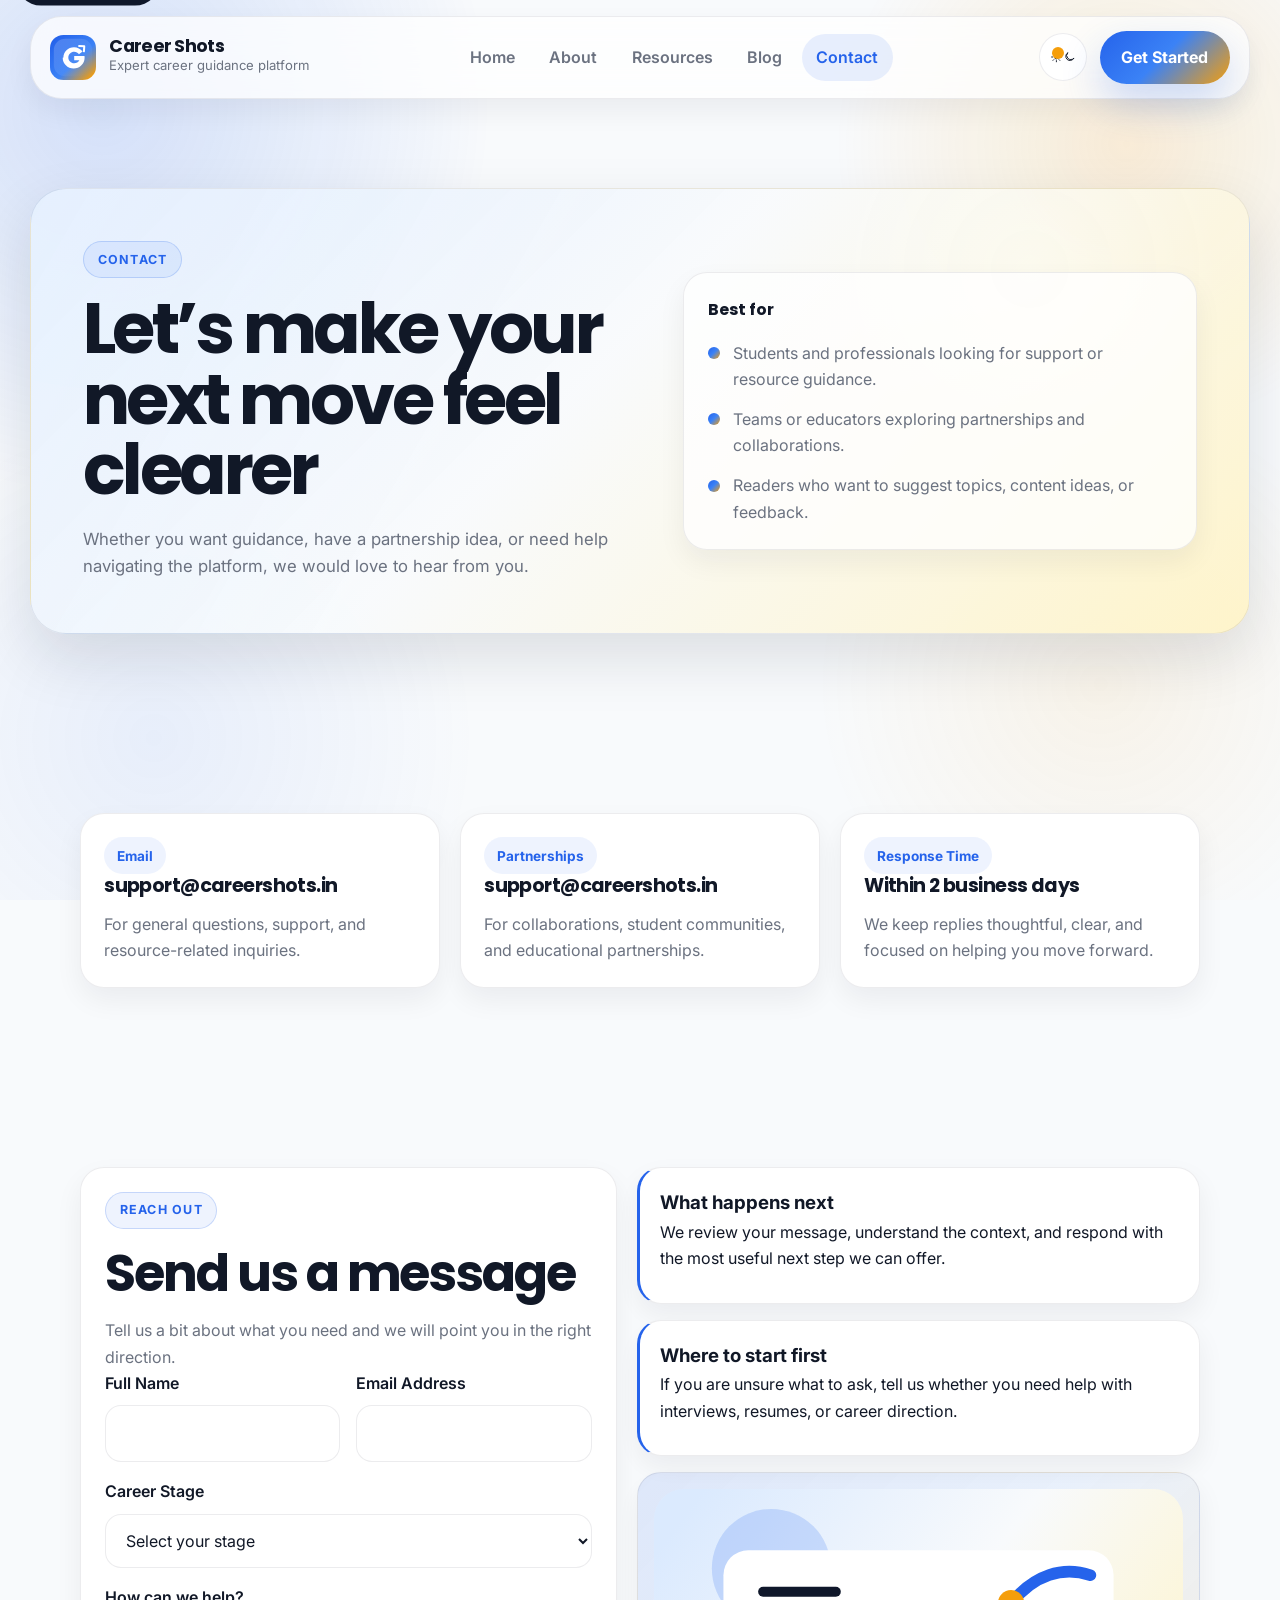
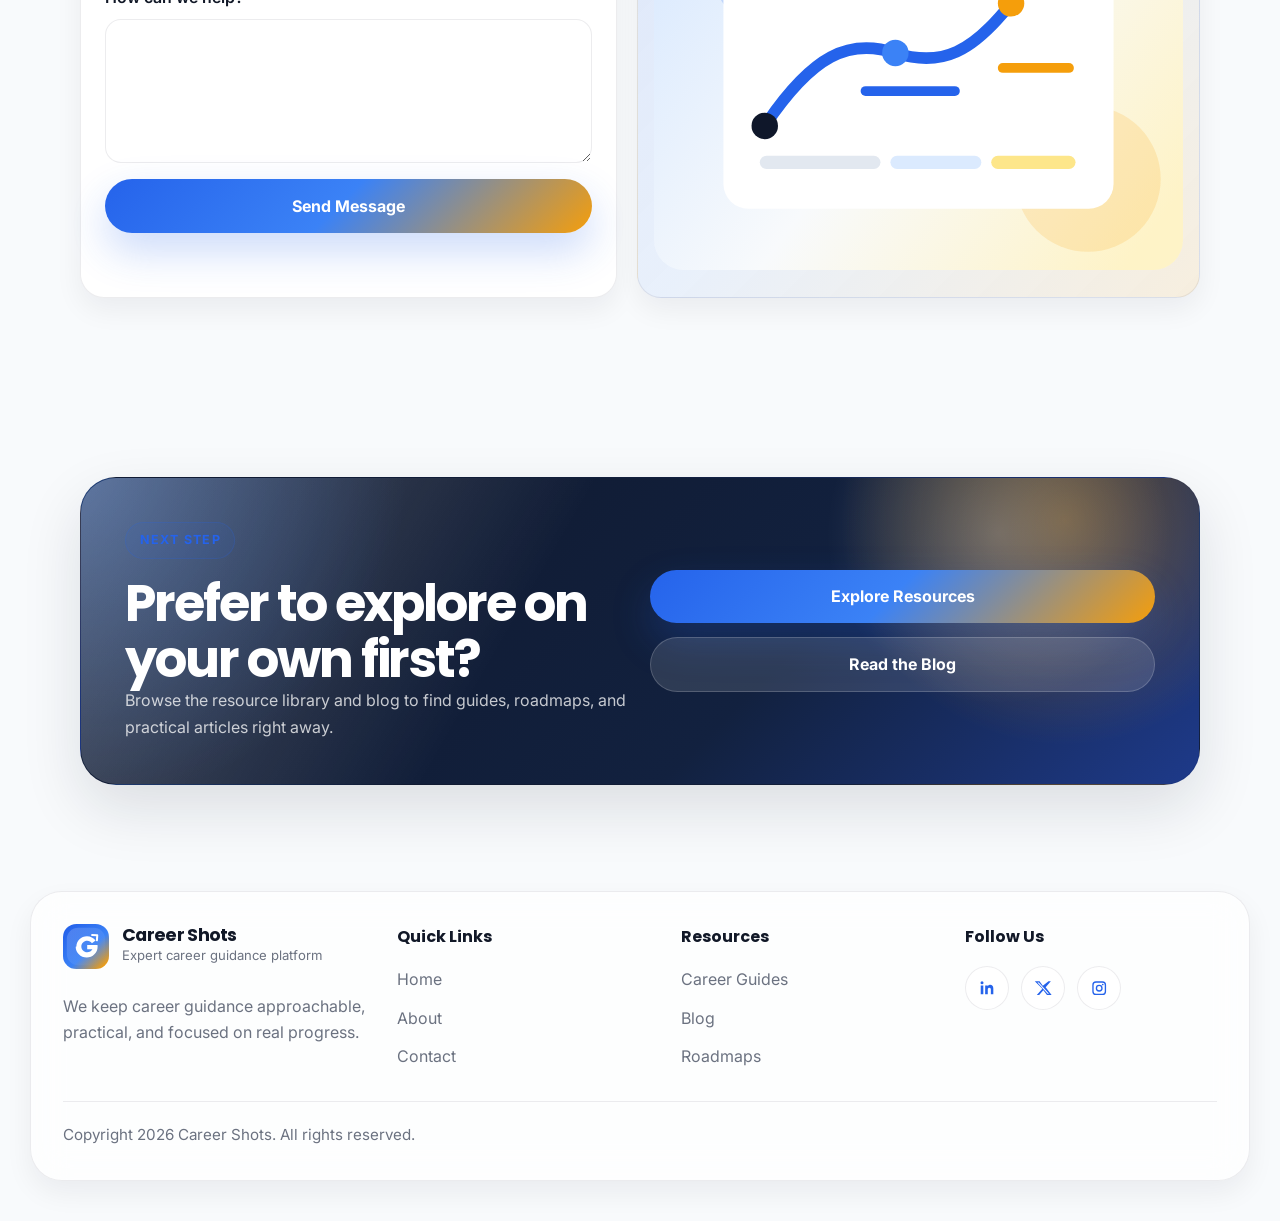
==== commit a7c44524: "Added contact details" ====
--- a/contact.html
+++ b/contact.html
@@ -121,12 +121,12 @@
           <div class="contact-points">
             <article class="contact-card" data-animate>
               <span class="article-tag">Email</span>
-              <h3>hello@careershots.example</h3>
+              <h3>support@careershots.in</h3>
               <p>For general questions, support, and resource-related inquiries.</p>
             </article>
             <article class="contact-card" data-animate>
               <span class="article-tag">Partnerships</span>
-              <h3>partners@careershots.example</h3>
+              <h3>support@careershots.in</h3>
               <p>For collaborations, student communities, and educational partnerships.</p>
             </article>
             <article class="contact-card" data-animate>
